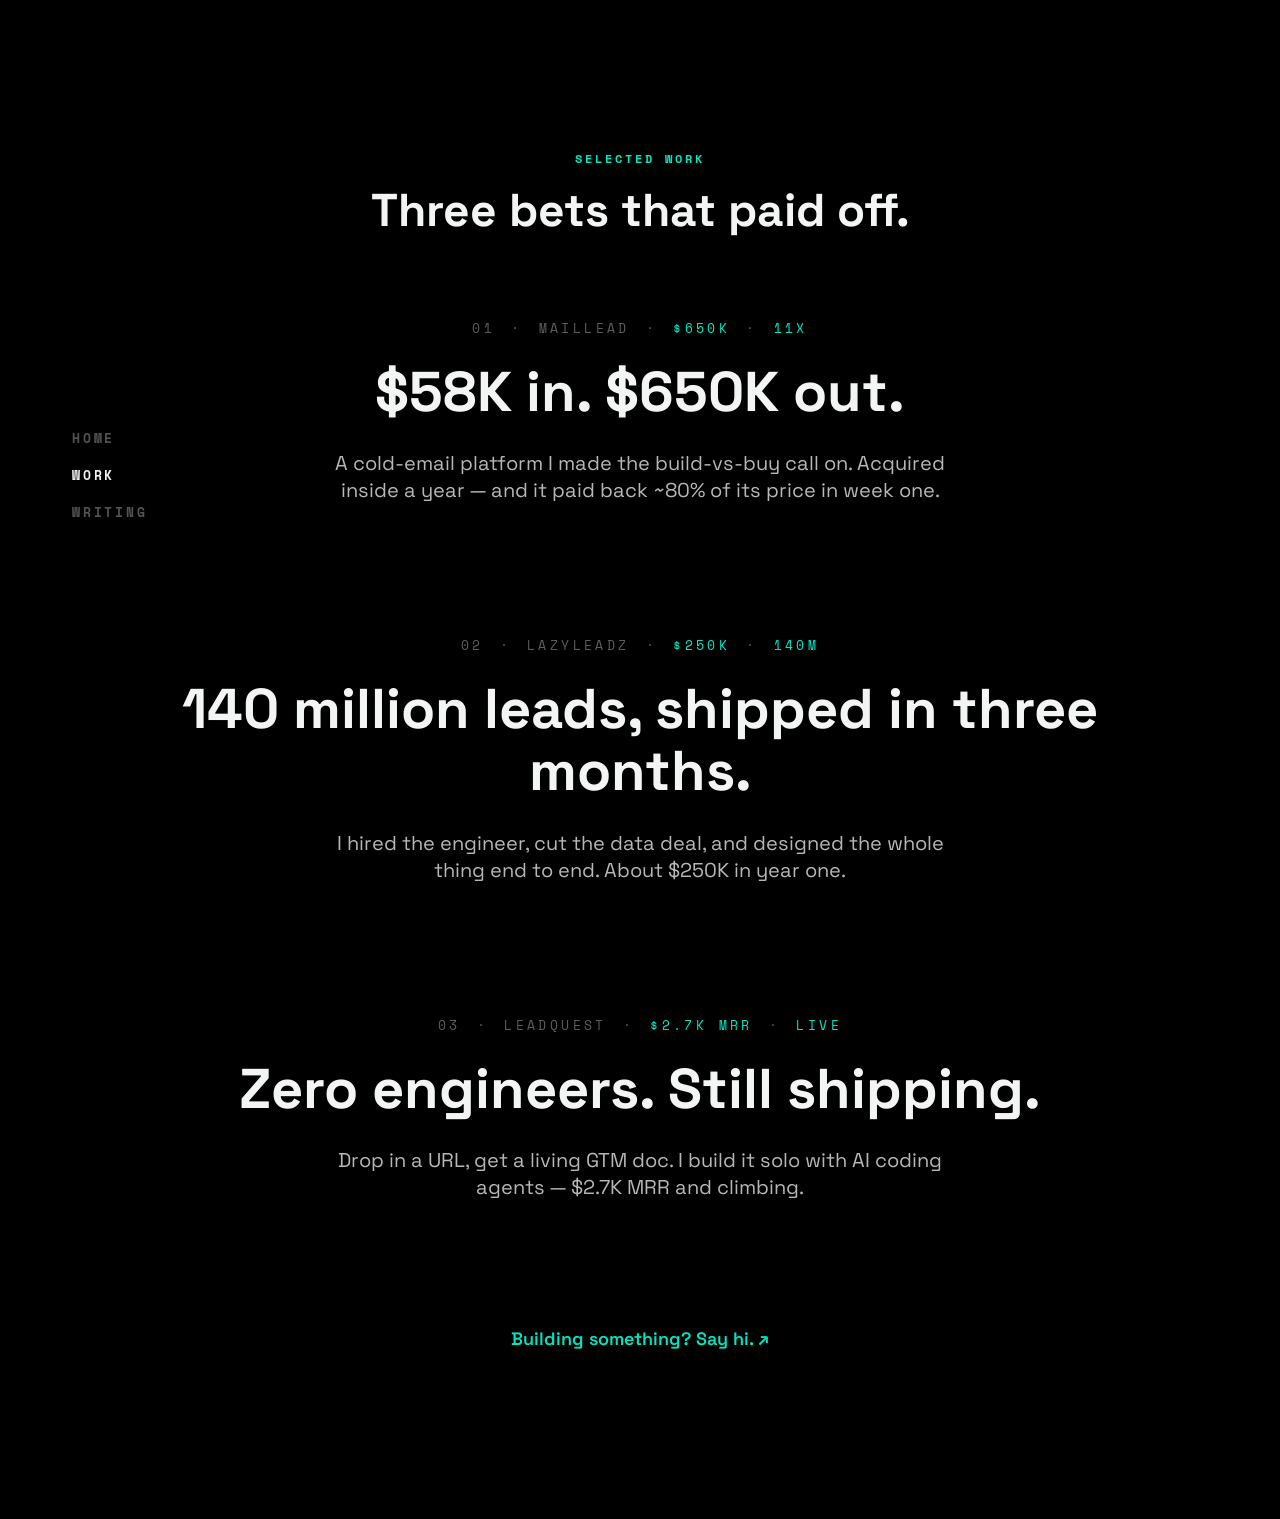
==== work.html @ 99b61cf9 "Initial GitHub Pages portfolio" ====
<!doctype html>
<html lang="en">
  <head>
    <meta charset="utf-8">
    <meta name="viewport" content="width=device-width, initial-scale=1">
    <title>Selected Work | Ken Johnson</title>
    <meta name="description" content="Selected work from Ken Johnson: MailLead, LazyLeadz, and LeadQuest.">
    <link rel="stylesheet" href="styles.css">
  </head>
  <body>
    <div class="site-shell work-shell">
      <nav class="side-nav" aria-label="Primary navigation">
        <a href="index.html">HOME</a>
        <a href="work.html" aria-current="page">WORK</a>
        <a href="writing.html">WRITING</a>
      </nav>

      <main class="work-main">
        <header class="work-header">
          <p class="mono-label">Selected Work</p>
          <h1>Three bets that paid off.</h1>
        </header>

        <section class="work-entry">
          <p class="work-meta"><span>01</span><span>·</span><span>MAILLEAD</span><span>·</span><strong>$650K</strong><span>·</span><strong>11x</strong></p>
          <a href="work/maillead.html" class="work-title">$58K in. $650K out.</a>
          <p>A cold-email platform I made the build-vs-buy call on. Acquired inside a year — and it paid back ~80% of its price in week one.</p>
        </section>

        <section class="work-entry work-entry-wide">
          <p class="work-meta"><span>02</span><span>·</span><span>LAZYLEADZ</span><span>·</span><strong>$250K</strong><span>·</span><strong>140M</strong></p>
          <a href="work/lazyleadz.html" class="work-title">140 million leads, shipped in three months.</a>
          <p>I hired the engineer, cut the data deal, and designed the whole thing end to end. About $250K in year one.</p>
        </section>

        <section class="work-entry">
          <p class="work-meta"><span>03</span><span>·</span><span>LEADQUEST</span><span>·</span><strong>$2.7K MRR</strong><span>·</span><strong>LIVE</strong></p>
          <a href="work/leadquest.html" class="work-title">Zero engineers. Still shipping.</a>
          <p>Drop in a URL, get a living GTM doc. I build it solo with AI coding agents — $2.7K MRR and climbing.</p>
        </section>

        <a class="cta-link work-cta" href="mailto:hello@example.com">Building something? Say hi. ↗</a>
      </main>
    </div>
  </body>
</html>
---- styles.css ----
@import url('https://fonts.googleapis.com/css2?family=Space+Grotesk:wght@400;500;600;700&family=Space+Mono:wght@400;700&display=swap');

:root {
  --accent: #00a98e;
  --accent-bright: #00e6c3;
  --accent-panel: #002f2a;
  --bg: #000000;
  --card: #0e1113;
  --card-2: #181d1f;
  --card-hairline: #272e30;
  --card-ink: #f2f5f4;
  --card-muted: #828c88;
  --ink: #f2f5f4;
  --ink-secondary: #b6b8b7;
  --ink-tertiary: #666b6a;
  --font-display: 'Space Grotesk', sans-serif;
  --font-mono: 'Space Mono', monospace;
  --page-pad-x: clamp(20px, 5vw, 72px);
  color-scheme: dark;
}

* {
  box-sizing: border-box;
}

html {
  min-height: 100%;
  background: var(--bg);
  scroll-behavior: smooth;
}

body {
  min-height: 100%;
  margin: 0;
  background: var(--bg);
  color: var(--ink);
  font-family: var(--font-display);
  letter-spacing: 0;
}

a {
  color: inherit;
  text-decoration: none;
}

a:focus-visible {
  outline: 2px solid var(--accent-bright);
  outline-offset: 6px;
}

.site-shell {
  position: relative;
  min-height: 100svh;
  overflow-x: hidden;
  background: #000;
}

.side-nav {
  position: fixed;
  left: 72px;
  top: 50%;
  z-index: 20;
  display: grid;
  gap: 20px;
  transform: translateY(-50%);
  font-family: var(--font-mono);
  font-size: 13px;
  font-weight: 700;
  letter-spacing: 2.8px;
  line-height: 1.3;
}

.side-nav a {
  color: rgba(242, 245, 244, 0.34);
  transition: color 180ms ease;
}

.side-nav a[aria-current='page'],
.side-nav a:hover {
  color: var(--ink);
}

.social-nav {
  position: fixed;
  top: 34px;
  right: 72px;
  z-index: 20;
  display: flex;
  gap: 24px;
  align-items: center;
}

.social-nav a {
  display: inline-grid;
  width: 20px;
  height: 20px;
  place-items: center;
  color: var(--ink);
  opacity: 0.92;
  transition: color 180ms ease, opacity 180ms ease;
}

.social-nav a:hover {
  color: var(--accent-bright);
  opacity: 1;
}

.social-nav svg {
  width: 19px;
  height: 19px;
  fill: none;
  stroke: currentColor;
  stroke-linecap: round;
  stroke-linejoin: round;
  stroke-width: 2;
}

.page-center {
  width: min(100%, 1000px);
  margin-inline: auto;
  padding-inline: var(--page-pad-x);
  text-align: center;
}

.mono-label {
  margin: 0;
  color: var(--accent-bright);
  font-family: var(--font-mono);
  font-size: 12px;
  font-weight: 700;
  letter-spacing: 3px;
  text-transform: uppercase;
}

.body-copy {
  margin: 0 auto;
  max-width: 560px;
  color: var(--ink-secondary);
  font-size: 22px;
  font-weight: 400;
  line-height: 1.45;
}

.cta-link {
  display: inline-flex;
  align-items: center;
  justify-content: center;
  color: var(--accent-bright);
  font-size: 18px;
  font-weight: 600;
  line-height: 1.2;
  transition: color 180ms ease;
}

.cta-link:hover {
  color: var(--ink);
}

@media (max-width: 900px) {
  .side-nav {
    position: absolute;
    top: 24px;
    left: 50%;
    grid-auto-flow: column;
    gap: 22px;
    transform: translateX(-50%);
    font-size: 11px;
    letter-spacing: 2.2px;
  }

  .social-nav {
    position: absolute;
    top: auto;
    right: auto;
    bottom: 24px;
    left: 50%;
    transform: translateX(-50%);
  }

  .body-copy {
    max-width: 520px;
    font-size: clamp(17px, 4.2vw, 20px);
  }
}

@media (max-width: 520px) {
  .side-nav {
    width: calc(100% - 32px);
    justify-content: space-between;
    gap: 0;
  }

  .page-center {
    padding-inline: 18px;
  }
}

.home-shell {
  min-height: 1024px;
}

.home-main {
  display: flex;
  min-height: 1024px;
  flex-direction: column;
  align-items: center;
  padding: 139px var(--page-pad-x) 118px;
  text-align: center;
}

.avatar-mark {
  display: grid;
  width: 70px;
  height: 70px;
  margin-bottom: 70px;
  place-items: center;
  border: 1px solid rgba(0, 230, 195, 0.16);
  border-radius: 50%;
  background:
    radial-gradient(circle at 50% 45%, rgba(242, 245, 244, 0.18), rgba(14, 17, 19, 0.8) 58%, rgba(0, 230, 195, 0.08) 100%);
  box-shadow:
    0 0 35px rgba(0, 230, 195, 0.16),
    0 0 78px rgba(0, 230, 195, 0.08);
  color: rgba(242, 245, 244, 0.58);
}

.avatar-mark svg {
  width: 30px;
  height: 30px;
  fill: none;
  stroke: currentColor;
  stroke-linecap: round;
  stroke-linejoin: round;
  stroke-width: 2;
}

.home-title {
  display: grid;
  gap: 4px;
  max-width: 920px;
  margin: 0 auto 42px;
  color: var(--ink);
  font-size: 62px;
  font-weight: 700;
  letter-spacing: 0;
  line-height: 1.16;
}

.home-title span {
  display: block;
}

.home-title mark {
  display: inline-block;
  margin-inline: 5px;
  padding: 0 10px 5px;
  border-radius: 6px;
  background: var(--accent-panel);
  color: var(--accent-bright);
}

.home-copy {
  display: grid;
  width: min(100%, 560px);
  gap: 27px;
  margin: 0 auto;
  color: var(--ink-secondary);
  font-size: 20px;
  font-weight: 400;
  line-height: 1.52;
}

.home-copy p {
  margin: 0;
}

.signature {
  width: 248px;
  height: auto;
  margin-top: 58px;
}

@media (max-width: 900px) {
  .home-shell,
  .home-main {
    min-height: 100svh;
  }

  .home-main {
    justify-content: center;
    padding-block: 110px 96px;
  }

  .avatar-mark {
    width: 62px;
    height: 62px;
    margin-bottom: 42px;
  }

  .home-title {
    max-width: 650px;
    margin-bottom: 32px;
    font-size: clamp(42px, 10vw, 62px);
    line-height: 1.12;
  }

  .home-title mark {
    margin-block: 4px;
  }

  .signature {
    width: 210px;
    margin-top: 42px;
  }
}

@media (max-width: 520px) {
  .home-title {
    font-size: clamp(35px, 12vw, 48px);
  }

  .home-title span {
    display: inline;
  }
}

.work-shell {
  min-height: 1519px;
}

.work-main {
  width: min(100%, 1080px);
  margin-inline: auto;
  padding: 150px var(--page-pad-x) 139px;
  text-align: center;
}

.work-shell .side-nav {
  position: absolute;
  top: 430px;
  transform: none;
}

.work-header {
  margin-bottom: 82px;
}

.work-header h1 {
  margin: 18px 0 0;
  color: var(--ink);
  font-size: 46px;
  font-weight: 700;
  letter-spacing: 0;
  line-height: 1.12;
}

.work-entry {
  max-width: 900px;
  margin: 0 auto;
}

.work-entry + .work-entry {
  margin-top: 132px;
}

.work-entry-wide {
  max-width: 1000px;
}

.work-meta {
  display: flex;
  justify-content: center;
  gap: 16px;
  margin: 0 0 24px;
  color: rgba(242, 245, 244, 0.38);
  font-family: var(--font-mono);
  font-size: 13px;
  font-weight: 400;
  letter-spacing: 3.4px;
  line-height: 1.4;
  text-transform: uppercase;
}

.work-meta strong {
  color: var(--accent-bright);
  font-weight: 400;
}

.work-title {
  display: block;
  color: var(--ink);
  font-size: 56px;
  font-weight: 700;
  letter-spacing: 0;
  line-height: 1.1;
  transition: color 180ms ease;
}

.work-title:hover {
  color: var(--accent-bright);
}

.work-entry p:not(.work-meta) {
  max-width: 660px;
  margin: 28px auto 0;
  color: var(--ink-secondary);
  font-size: 20px;
  line-height: 1.35;
}

.work-cta {
  margin-top: 127px;
}

@media (max-width: 900px) {
  .work-shell {
    min-height: auto;
  }

  .work-main {
    padding-block: 116px 96px;
  }

  .work-header {
    margin-bottom: 82px;
  }

  .work-header h1 {
    font-size: clamp(36px, 8vw, 46px);
  }

  .work-entry + .work-entry {
    margin-top: 105px;
  }

  .work-title {
    font-size: clamp(42px, 10vw, 62px);
  }

  .work-meta {
    flex-wrap: wrap;
    row-gap: 8px;
    font-size: 11px;
  }
}

.detail-shell {
  min-height: 100svh;
}

.detail-main {
  width: min(100%, 900px);
  margin-inline: auto;
  padding: 128px var(--page-pad-x) 120px;
  text-align: center;
}

.back-link {
  display: inline-flex;
  margin-bottom: 68px;
  color: rgba(242, 245, 244, 0.5);
  font-family: var(--font-mono);
  font-size: 12px;
  letter-spacing: 2.6px;
  text-transform: uppercase;
}

.back-link:hover {
  color: var(--accent-bright);
}

.detail-meta {
  margin-bottom: 24px;
}

.detail-main h1 {
  max-width: 920px;
  margin: 0 auto;
  color: var(--ink);
  font-size: clamp(56px, 7vw, 86px);
  font-weight: 700;
  letter-spacing: 0;
  line-height: 1.03;
}

.detail-summary {
  max-width: 660px;
  margin: 30px auto 0;
  color: var(--ink-secondary);
  font-size: 22px;
  line-height: 1.4;
}

.case-stack {
  display: grid;
  gap: 42px;
  max-width: 680px;
  margin: 92px auto 0;
  text-align: left;
}

.case-stack article {
  border-top: 1px solid rgba(242, 245, 244, 0.16);
  padding-top: 24px;
}

.case-stack h2 {
  margin: 0 0 12px;
  color: var(--accent-bright);
  font-family: var(--font-mono);
  font-size: 13px;
  font-weight: 700;
  letter-spacing: 3px;
  line-height: 1.3;
  text-transform: uppercase;
}

.case-stack p {
  margin: 0;
  color: var(--ink-secondary);
  font-size: 20px;
  line-height: 1.48;
}

.detail-link {
  margin-top: 74px;
}

@media (max-width: 900px) {
  .detail-main {
    padding-block: 112px 96px;
  }

  .back-link {
    margin-bottom: 52px;
  }

  .detail-main h1 {
    font-size: clamp(40px, 11vw, 62px);
  }

  .detail-summary,
  .case-stack p {
    font-size: 18px;
  }

  .case-stack {
    margin-top: 70px;
  }
}

.writing-shell {
  min-height: 100svh;
}

.writing-main {
  width: min(100%, 980px);
  margin-inline: auto;
  padding: 154px var(--page-pad-x) 118px;
  text-align: center;
}

.writing-main h1 {
  max-width: 900px;
  margin: 22px auto 0;
  color: var(--ink);
  font-size: clamp(48px, 6vw, 78px);
  font-weight: 700;
  letter-spacing: 0;
  line-height: 1.05;
}

.writing-list {
  display: grid;
  max-width: 720px;
  margin: 102px auto 0;
  border-top: 1px solid rgba(242, 245, 244, 0.16);
}

.writing-row {
  display: flex;
  align-items: center;
  justify-content: space-between;
  gap: 24px;
  border-bottom: 1px solid rgba(242, 245, 244, 0.16);
  padding: 26px 0;
  text-align: left;
}

.writing-row span {
  color: var(--ink);
  font-size: 22px;
  font-weight: 700;
}

.writing-row strong {
  color: var(--accent-bright);
  font-family: var(--font-mono);
  font-size: 12px;
  font-weight: 700;
  letter-spacing: 2.4px;
  text-transform: uppercase;
}

.writing-row:hover strong {
  color: var(--ink);
}

@media (max-width: 700px) {
  .writing-main {
    padding-block: 116px 96px;
  }

  .writing-list {
    margin-top: 76px;
  }

  .writing-row {
    align-items: flex-start;
    flex-direction: column;
  }
}
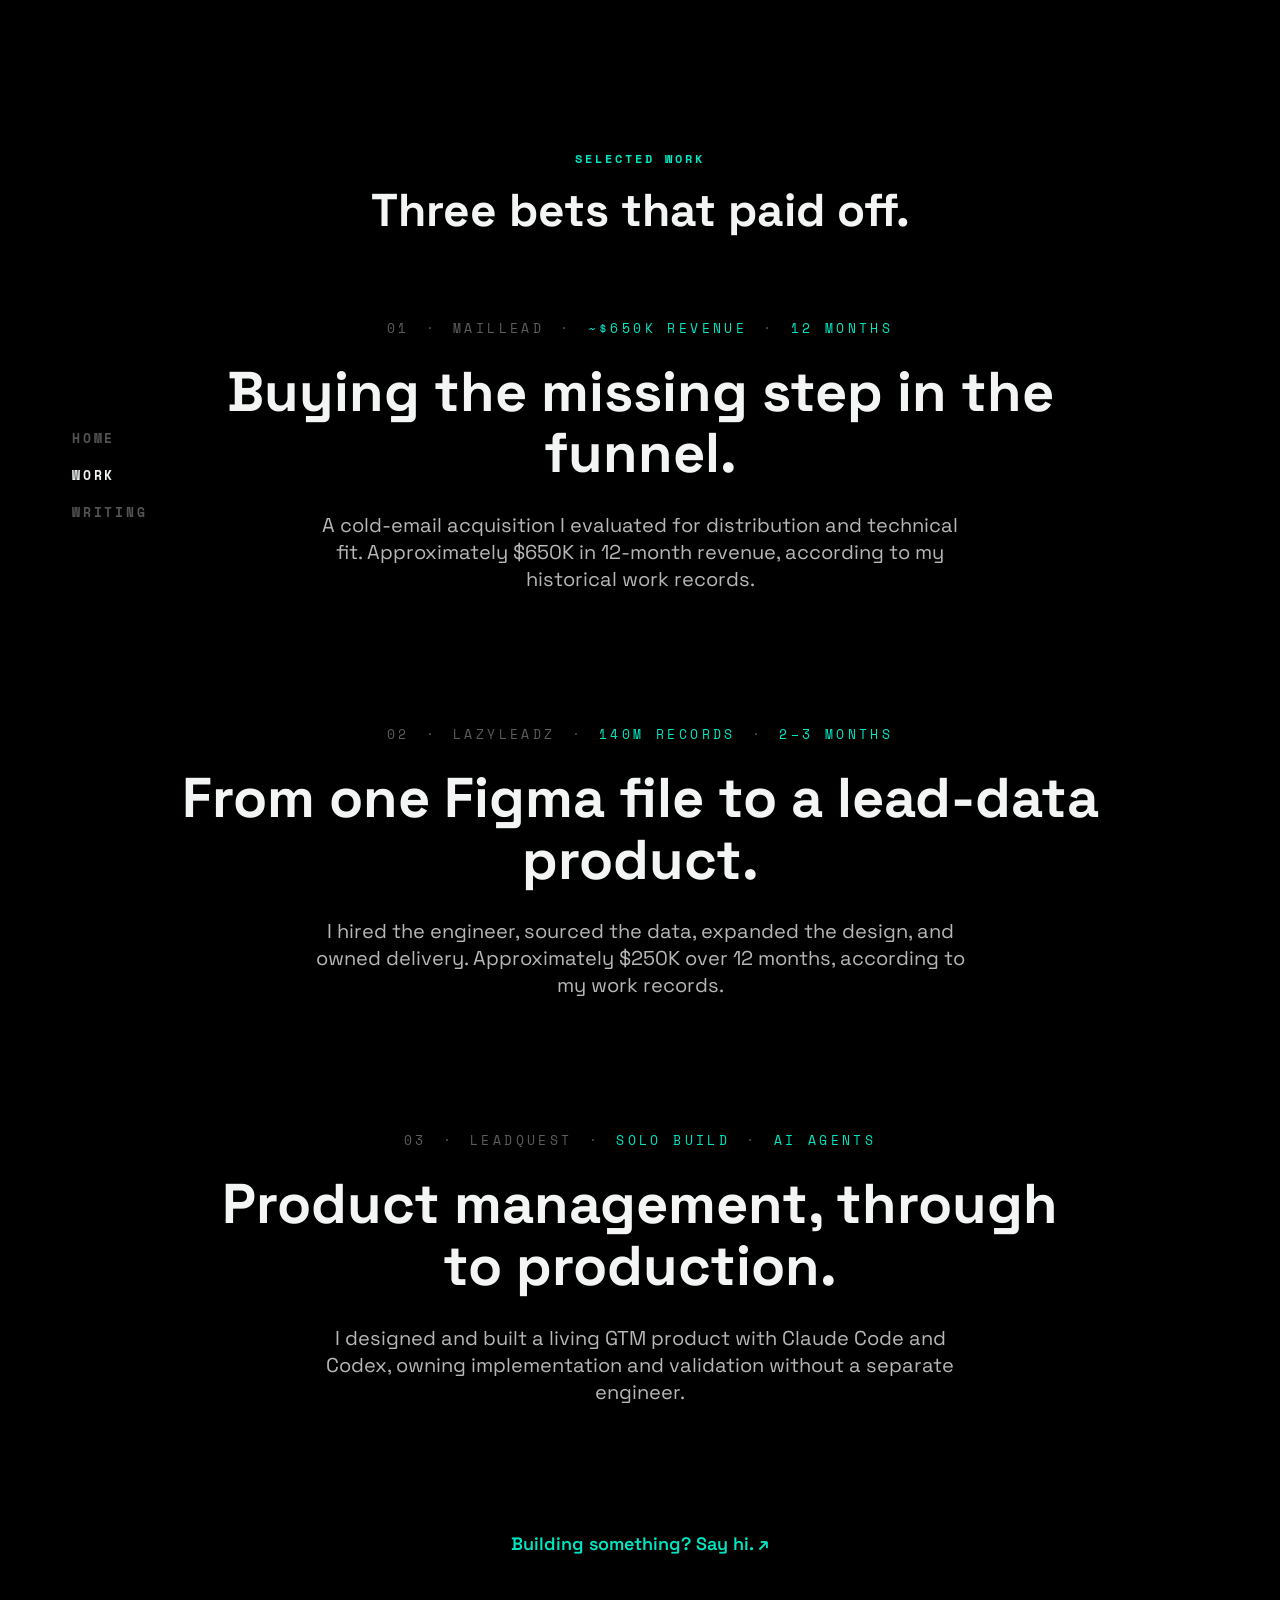
==== commit 25a7aaff: "Improve portfolio discovery, identity, and evidence-backed content" ====
--- a/work.html
+++ b/work.html
@@ -4,13 +4,22 @@
     <meta charset="utf-8">
     <meta name="viewport" content="width=device-width, initial-scale=1">
     <title>Selected Work | Ken Johnson</title>
-    <meta name="description" content="Selected work from Ken Johnson: MailLead, LazyLeadz, and LeadQuest.">
+    <meta name="description" content="Explore Ken Johnson's selected product work: MailLead, LazyLeadz, and LeadQuest.">
+    <link rel="canonical" href="https://kennethjohnsontech.github.io/work.html">
+    <meta property="og:title" content="Selected Work | Ken Johnson">
+    <meta property="og:description" content="Explore Ken Johnson's selected product work: MailLead, LazyLeadz, and LeadQuest.">
+    <meta property="og:url" content="https://kennethjohnsontech.github.io/work.html">
+    <meta property="og:type" content="website">
+    <meta property="og:image" content="https://kennethjohnsontech.github.io/images/social/portfolio.png">
+    <meta property="og:image:width" content="1200">
+    <meta property="og:image:height" content="630">
+    <meta property="og:image:alt" content="Ken Johnson's portfolio: product management, product strategy, and building software with AI.">
     <link rel="stylesheet" href="styles.css">
   </head>
   <body>
     <div class="site-shell work-shell">
       <nav class="side-nav" aria-label="Primary navigation">
-        <a href="index.html">HOME</a>
+        <a href="/">HOME</a>
         <a href="work.html" aria-current="page">WORK</a>
         <a href="writing.html">WRITING</a>
       </nav>
@@ -22,24 +31,24 @@
         </header>
 
         <section class="work-entry">
-          <p class="work-meta"><span>01</span><span>·</span><span>MAILLEAD</span><span>·</span><strong>$650K</strong><span>·</span><strong>11x</strong></p>
-          <a href="work/maillead.html" class="work-title">$58K in. $650K out.</a>
-          <p>A cold-email platform I made the build-vs-buy call on. Acquired inside a year — and it paid back ~80% of its price in week one.</p>
+          <p class="work-meta"><span>01</span><span>·</span><span>MAILLEAD</span><span>·</span><strong>~$650K REVENUE</strong><span>·</span><strong>12 MONTHS</strong></p>
+          <a href="work/maillead.html" class="work-title">Buying the missing step in the funnel.</a>
+          <p>A cold-email acquisition I evaluated for distribution and technical fit. Approximately $650K in 12-month revenue, according to my historical work records.</p>
         </section>
 
         <section class="work-entry work-entry-wide">
-          <p class="work-meta"><span>02</span><span>·</span><span>LAZYLEADZ</span><span>·</span><strong>$250K</strong><span>·</span><strong>140M</strong></p>
-          <a href="work/lazyleadz.html" class="work-title">140 million leads, shipped in three months.</a>
-          <p>I hired the engineer, cut the data deal, and designed the whole thing end to end. About $250K in year one.</p>
+          <p class="work-meta"><span>02</span><span>·</span><span>LAZYLEADZ</span><span>·</span><strong>140M RECORDS</strong><span>·</span><strong>2–3 MONTHS</strong></p>
+          <a href="work/lazyleadz.html" class="work-title">From one Figma file to a lead-data product.</a>
+          <p>I hired the engineer, sourced the data, expanded the design, and owned delivery. Approximately $250K over 12 months, according to my work records.</p>
         </section>
 
         <section class="work-entry">
-          <p class="work-meta"><span>03</span><span>·</span><span>LEADQUEST</span><span>·</span><strong>$2.7K MRR</strong><span>·</span><strong>LIVE</strong></p>
-          <a href="work/leadquest.html" class="work-title">Zero engineers. Still shipping.</a>
-          <p>Drop in a URL, get a living GTM doc. I build it solo with AI coding agents — $2.7K MRR and climbing.</p>
+          <p class="work-meta"><span>03</span><span>·</span><span>LEADQUEST</span><span>·</span><strong>SOLO BUILD</strong><span>·</span><strong>AI AGENTS</strong></p>
+          <a href="work/leadquest.html" class="work-title">Product management, through to production.</a>
+          <p>I designed and built a living GTM product with Claude Code and Codex, owning implementation and validation without a separate engineer.</p>
         </section>
 
-        <a class="cta-link work-cta" href="mailto:hello@example.com">Building something? Say hi. ↗</a>
+        <a class="cta-link work-cta" href="mailto:Kjohnson75035@gmail.com">Building something? Say hi. ↗</a>
       </main>
     </div>
   </body>
--- a/styles.css
+++ b/styles.css
@@ -280,6 +280,16 @@
   margin-top: 58px;
 }
 
+.home-contact {
+  margin-top: 32px;
+}
+
+.detail-contact {
+  display: flex;
+  width: fit-content;
+  margin: 24px auto 0;
+}
+
 @media (max-width: 900px) {
   .home-shell,
   .home-main {
@@ -417,6 +427,12 @@
     min-height: auto;
   }
 
+  .work-shell .side-nav {
+    top: 24px;
+    left: 50%;
+    transform: translateX(-50%);
+  }
+
   .work-main {
     padding-block: 116px 96px;
   }
@@ -522,6 +538,41 @@
   line-height: 1.48;
 }
 
+.case-stack p + p {
+  margin-top: 20px;
+}
+
+.case-stack a {
+  color: var(--accent-bright);
+  text-decoration: underline;
+  text-underline-offset: 4px;
+}
+
+.case-byline {
+  margin: 24px 0 0;
+  color: var(--ink-secondary);
+  font-size: 14px;
+}
+
+.case-figure {
+  max-width: 800px;
+  margin: 48px auto 0;
+}
+
+.case-figure img {
+  display: block;
+  width: 100%;
+  height: auto;
+}
+
+.case-figure figcaption {
+  margin-top: 14px;
+  color: var(--ink-secondary);
+  font-size: 14px;
+  line-height: 1.5;
+  text-align: left;
+}
+
 .detail-link {
   margin-top: 74px;
 }
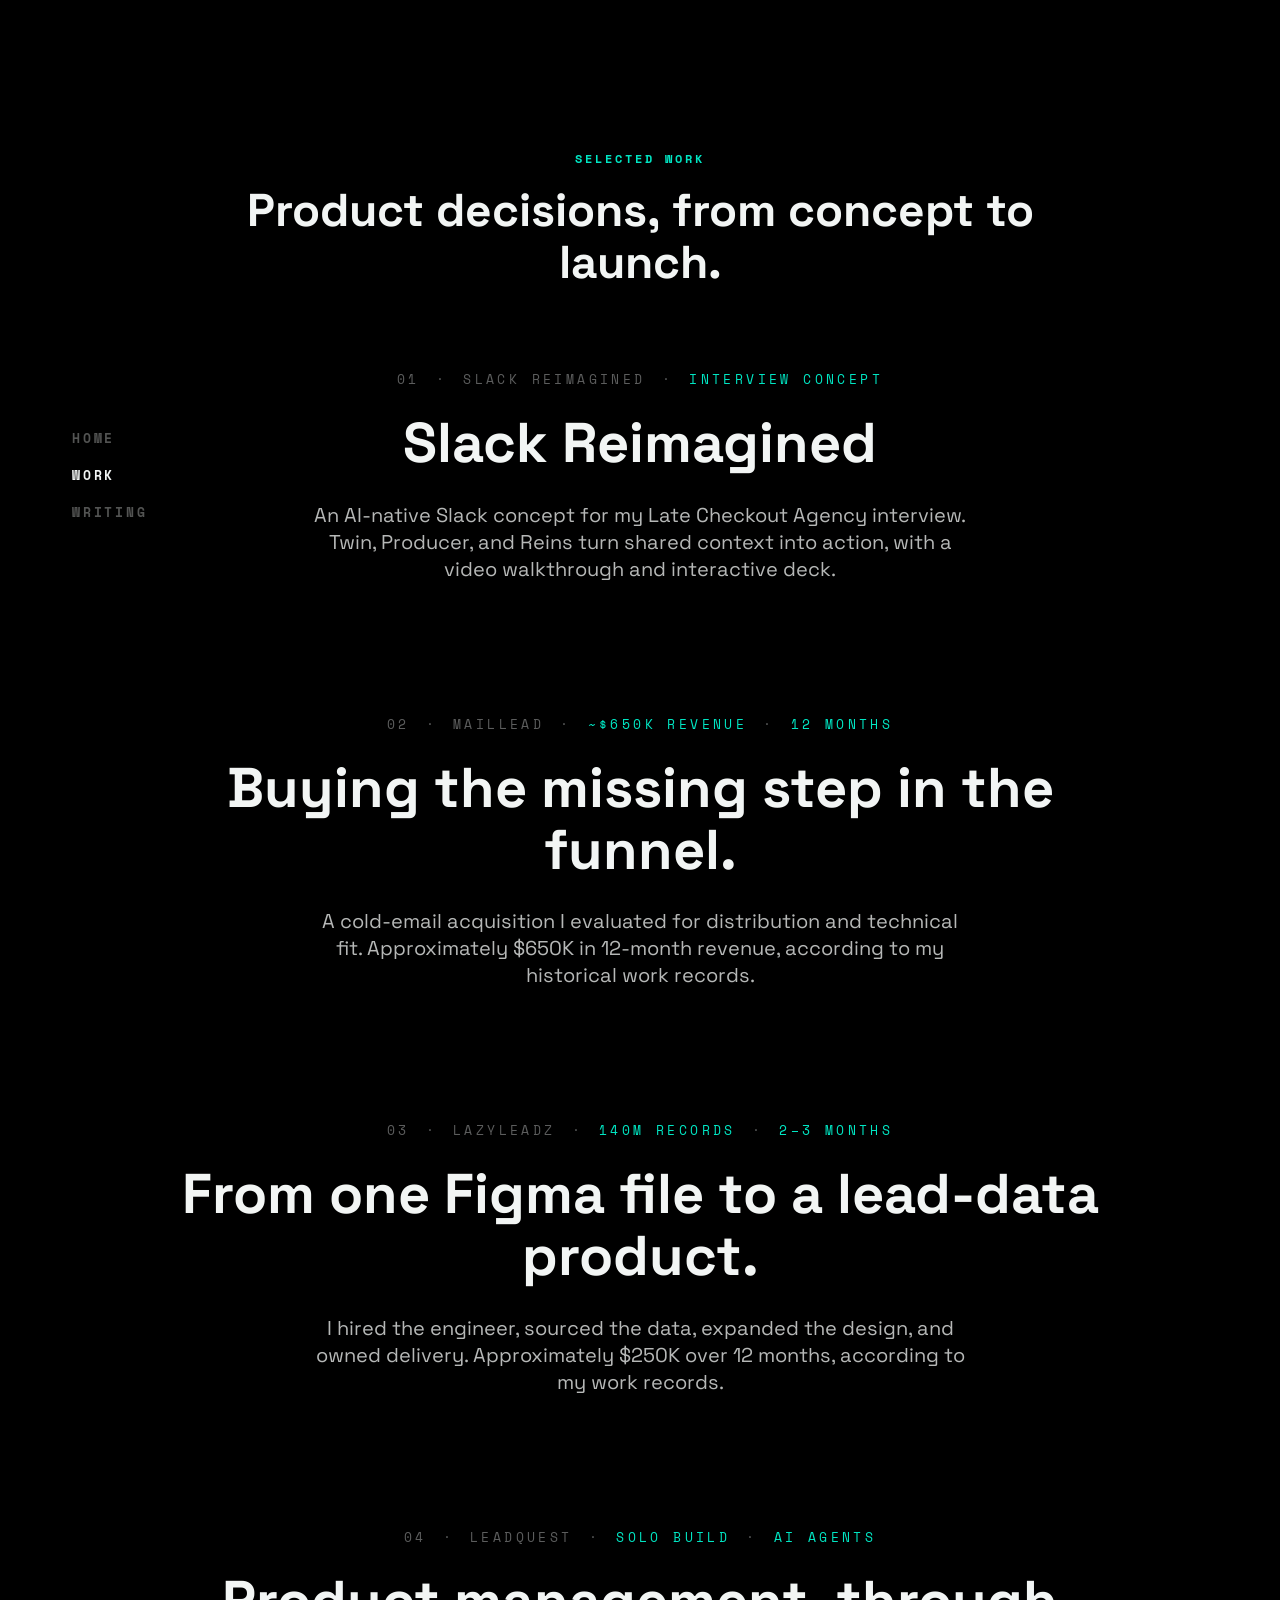
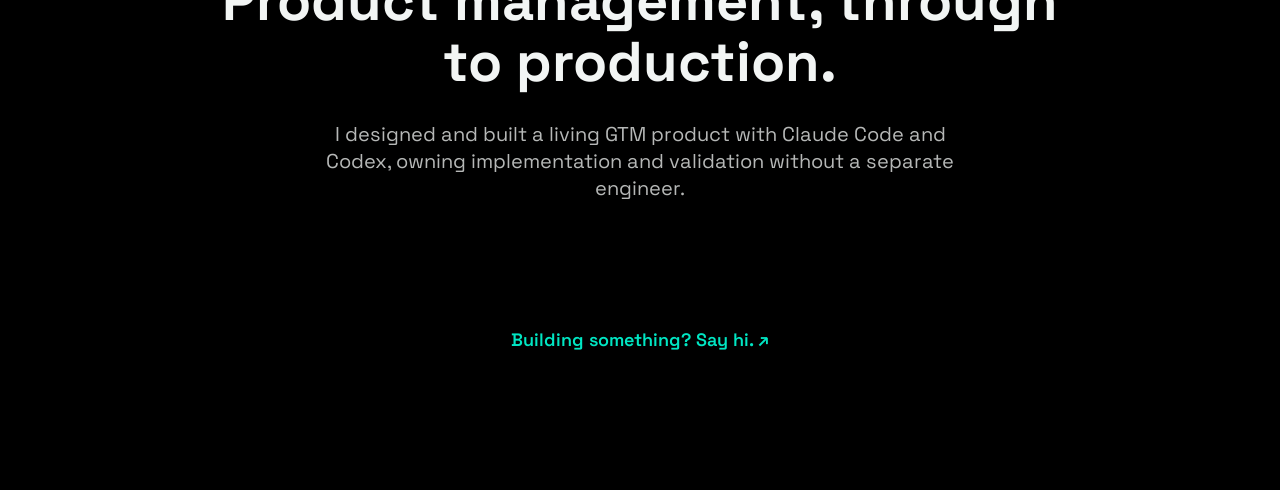
==== commit 7376c721: "Add Slack Reimagined case study with video and interactive deck" ====
--- a/work.html
+++ b/work.html
@@ -4,10 +4,10 @@
     <meta charset="utf-8">
     <meta name="viewport" content="width=device-width, initial-scale=1">
     <title>Selected Work | Ken Johnson</title>
-    <meta name="description" content="Explore Ken Johnson's selected product work: MailLead, LazyLeadz, and LeadQuest.">
+    <meta name="description" content="Explore Ken Johnson's product work: Slack Reimagined, an AI-native strategy concept, plus MailLead, LazyLeadz, and LeadQuest.">
     <link rel="canonical" href="https://kennethjohnsontech.github.io/work.html">
     <meta property="og:title" content="Selected Work | Ken Johnson">
-    <meta property="og:description" content="Explore Ken Johnson's selected product work: MailLead, LazyLeadz, and LeadQuest.">
+    <meta property="og:description" content="Explore Ken Johnson's product work: Slack Reimagined, an AI-native strategy concept, plus MailLead, LazyLeadz, and LeadQuest.">
     <meta property="og:url" content="https://kennethjohnsontech.github.io/work.html">
     <meta property="og:type" content="website">
     <meta property="og:image" content="https://kennethjohnsontech.github.io/images/social/portfolio.png">
@@ -27,23 +27,29 @@
       <main class="work-main">
         <header class="work-header">
           <p class="mono-label">Selected Work</p>
-          <h1>Three bets that paid off.</h1>
+          <h1>Product decisions, from concept to launch.</h1>
         </header>
 
         <section class="work-entry">
-          <p class="work-meta"><span>01</span><span>·</span><span>MAILLEAD</span><span>·</span><strong>~$650K REVENUE</strong><span>·</span><strong>12 MONTHS</strong></p>
+          <p class="work-meta"><span>01</span><span>·</span><span>SLACK REIMAGINED</span><span>·</span><strong>INTERVIEW CONCEPT</strong></p>
+          <a href="work/slack-reimagined.html" class="work-title">Slack Reimagined</a>
+          <p>An AI-native Slack concept for my Late Checkout Agency interview. Twin, Producer, and Reins turn shared context into action, with a video walkthrough and interactive deck.</p>
+        </section>
+
+        <section class="work-entry">
+          <p class="work-meta"><span>02</span><span>·</span><span>MAILLEAD</span><span>·</span><strong>~$650K REVENUE</strong><span>·</span><strong>12 MONTHS</strong></p>
           <a href="work/maillead.html" class="work-title">Buying the missing step in the funnel.</a>
           <p>A cold-email acquisition I evaluated for distribution and technical fit. Approximately $650K in 12-month revenue, according to my historical work records.</p>
         </section>
 
         <section class="work-entry work-entry-wide">
-          <p class="work-meta"><span>02</span><span>·</span><span>LAZYLEADZ</span><span>·</span><strong>140M RECORDS</strong><span>·</span><strong>2–3 MONTHS</strong></p>
+          <p class="work-meta"><span>03</span><span>·</span><span>LAZYLEADZ</span><span>·</span><strong>140M RECORDS</strong><span>·</span><strong>2–3 MONTHS</strong></p>
           <a href="work/lazyleadz.html" class="work-title">From one Figma file to a lead-data product.</a>
           <p>I hired the engineer, sourced the data, expanded the design, and owned delivery. Approximately $250K over 12 months, according to my work records.</p>
         </section>
 
         <section class="work-entry">
-          <p class="work-meta"><span>03</span><span>·</span><span>LEADQUEST</span><span>·</span><strong>SOLO BUILD</strong><span>·</span><strong>AI AGENTS</strong></p>
+          <p class="work-meta"><span>04</span><span>·</span><span>LEADQUEST</span><span>·</span><strong>SOLO BUILD</strong><span>·</span><strong>AI AGENTS</strong></p>
           <a href="work/leadquest.html" class="work-title">Product management, through to production.</a>
           <p>I designed and built a living GTM product with Claude Code and Codex, owning implementation and validation without a separate engineer.</p>
         </section>
--- a/styles.css
+++ b/styles.css
@@ -577,7 +577,70 @@
   margin-top: 74px;
 }
 
+.slack-detail {
+  width: min(100%, 1120px);
+}
+
+.slack-detail h1 {
+  font-size: 72px;
+}
+
+.case-media {
+  margin: 64px auto 0;
+  max-width: 960px;
+  text-align: left;
+}
+
+.case-media-heading {
+  display: flex;
+  flex-wrap: wrap;
+  align-items: baseline;
+  justify-content: space-between;
+  gap: 12px;
+  margin-bottom: 16px;
+}
+
+.case-media-heading h2 {
+  margin: 0;
+  font-size: 20px;
+  letter-spacing: 0;
+}
+
+.case-media-heading span {
+  color: var(--ink-secondary);
+  font-size: 14px;
+}
+
+.case-video,
+.case-deck {
+  display: block;
+  width: 100%;
+  aspect-ratio: 16 / 9;
+  border: 1px solid rgba(242, 245, 244, 0.16);
+  background: #000;
+}
+
+.case-media-link {
+  display: inline-block;
+  margin-top: 16px;
+  color: var(--accent-bright);
+  font-size: 16px;
+  text-decoration: underline;
+  text-underline-offset: 4px;
+}
+
+@media (max-width: 600px) {
+  .case-deck {
+    min-height: 380px;
+  }
+}
+
 @media (max-width: 900px) {
+  .slack-detail h1 {
+    font-size: 42px;
+    overflow-wrap: anywhere;
+  }
+
   .detail-main {
     padding-block: 112px 96px;
   }
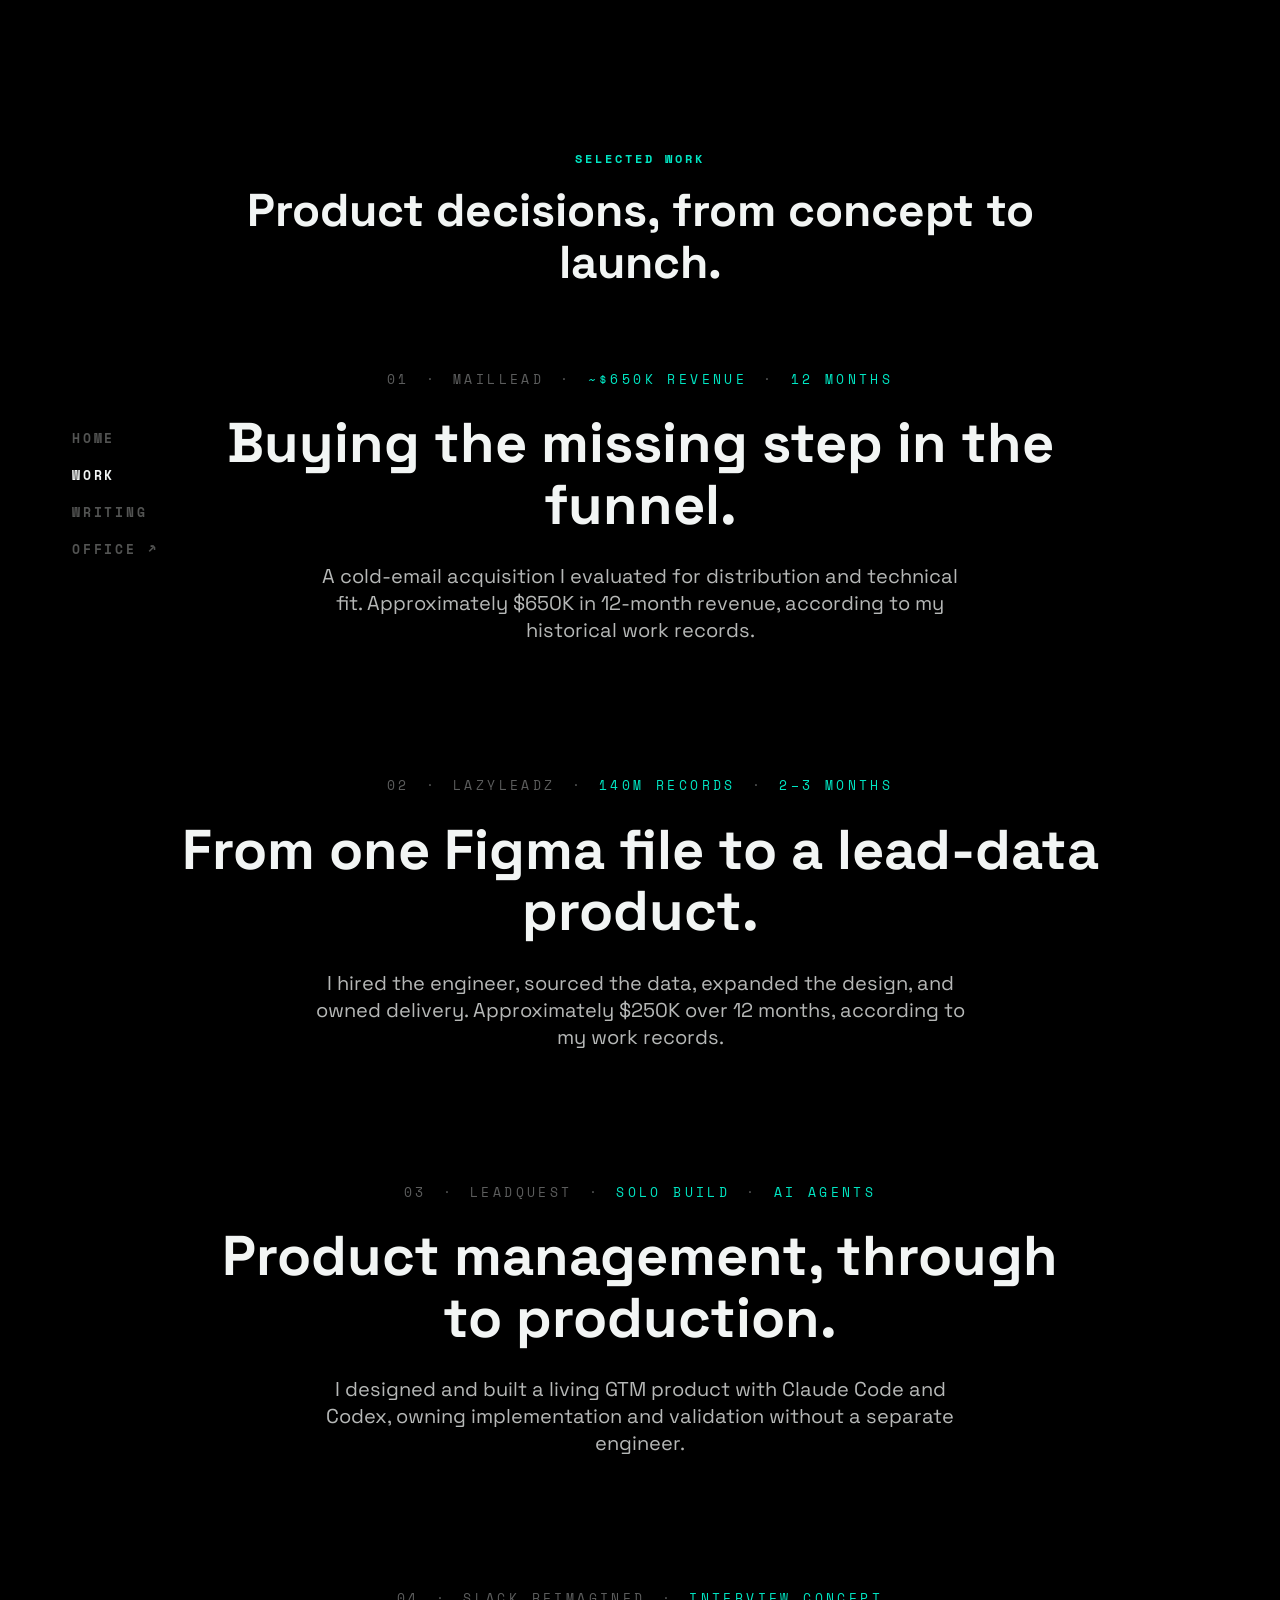
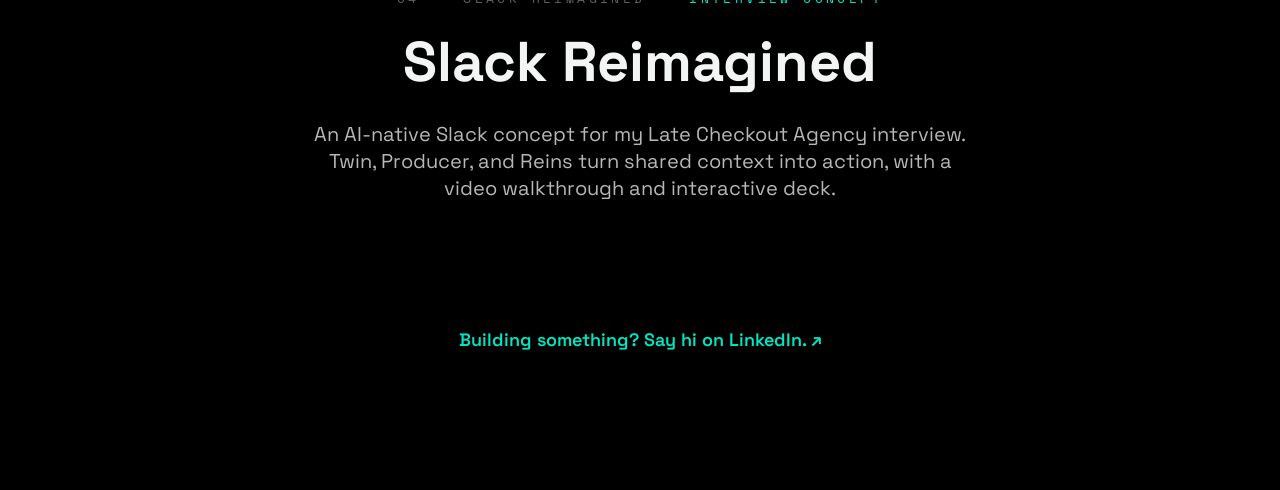
==== commit a966b3d6: "Link the Lovable site, fill out structured data, and drop email links - Add an OFFICE link to the Lo" ====
--- a/work.html
+++ b/work.html
@@ -4,16 +4,22 @@
     <meta charset="utf-8">
     <meta name="viewport" content="width=device-width, initial-scale=1">
     <title>Selected Work | Ken Johnson</title>
-    <meta name="description" content="Explore Ken Johnson's product work: Slack Reimagined, an AI-native strategy concept, plus MailLead, LazyLeadz, and LeadQuest.">
+    <meta name="description" content="Explore Ken Johnson's product work on MailLead, LazyLeadz, and LeadQuest, plus Slack Reimagined, an AI-native strategy concept.">
     <link rel="canonical" href="https://kennethjohnsontech.github.io/work.html">
     <meta property="og:title" content="Selected Work | Ken Johnson">
-    <meta property="og:description" content="Explore Ken Johnson's product work: Slack Reimagined, an AI-native strategy concept, plus MailLead, LazyLeadz, and LeadQuest.">
+    <meta property="og:description" content="Explore Ken Johnson's product work on MailLead, LazyLeadz, and LeadQuest, plus Slack Reimagined, an AI-native strategy concept.">
     <meta property="og:url" content="https://kennethjohnsontech.github.io/work.html">
     <meta property="og:type" content="website">
     <meta property="og:image" content="https://kennethjohnsontech.github.io/images/social/portfolio.png">
     <meta property="og:image:width" content="1200">
     <meta property="og:image:height" content="630">
     <meta property="og:image:alt" content="Ken Johnson's portfolio: product management, product strategy, and building software with AI.">
+    <meta name="twitter:card" content="summary_large_image">
+    <meta name="twitter:site" content="@Kenbuildsthings">
+    <meta name="twitter:creator" content="@Kenbuildsthings">
+    <link rel="icon" href="/favicon.ico" sizes="32x32">
+    <link rel="icon" href="/icon-192.png" type="image/png" sizes="192x192">
+    <link rel="apple-touch-icon" href="/apple-touch-icon.png">
     <link rel="stylesheet" href="styles.css">
   </head>
   <body>
@@ -22,6 +28,7 @@
         <a href="/">HOME</a>
         <a href="work.html" aria-current="page">WORK</a>
         <a href="writing.html">WRITING</a>
+        <a href="https://kenjohnsonproductmanager.lovable.app/" title="Look around my office: an interactive portfolio">OFFICE ↗</a>
       </nav>
 
       <main class="work-main">
@@ -31,30 +38,30 @@
         </header>
 
         <section class="work-entry">
-          <p class="work-meta"><span>01</span><span>·</span><span>SLACK REIMAGINED</span><span>·</span><strong>INTERVIEW CONCEPT</strong></p>
-          <a href="work/slack-reimagined.html" class="work-title">Slack Reimagined</a>
-          <p>An AI-native Slack concept for my Late Checkout Agency interview. Twin, Producer, and Reins turn shared context into action, with a video walkthrough and interactive deck.</p>
-        </section>
-
-        <section class="work-entry">
-          <p class="work-meta"><span>02</span><span>·</span><span>MAILLEAD</span><span>·</span><strong>~$650K REVENUE</strong><span>·</span><strong>12 MONTHS</strong></p>
+          <p class="work-meta"><span>01</span><span>·</span><span>MAILLEAD</span><span>·</span><strong>~$650K REVENUE</strong><span>·</span><strong>12 MONTHS</strong></p>
           <a href="work/maillead.html" class="work-title">Buying the missing step in the funnel.</a>
           <p>A cold-email acquisition I evaluated for distribution and technical fit. Approximately $650K in 12-month revenue, according to my historical work records.</p>
         </section>
 
         <section class="work-entry work-entry-wide">
-          <p class="work-meta"><span>03</span><span>·</span><span>LAZYLEADZ</span><span>·</span><strong>140M RECORDS</strong><span>·</span><strong>2–3 MONTHS</strong></p>
+          <p class="work-meta"><span>02</span><span>·</span><span>LAZYLEADZ</span><span>·</span><strong>140M RECORDS</strong><span>·</span><strong>2–3 MONTHS</strong></p>
           <a href="work/lazyleadz.html" class="work-title">From one Figma file to a lead-data product.</a>
           <p>I hired the engineer, sourced the data, expanded the design, and owned delivery. Approximately $250K over 12 months, according to my work records.</p>
         </section>
 
         <section class="work-entry">
-          <p class="work-meta"><span>04</span><span>·</span><span>LEADQUEST</span><span>·</span><strong>SOLO BUILD</strong><span>·</span><strong>AI AGENTS</strong></p>
+          <p class="work-meta"><span>03</span><span>·</span><span>LEADQUEST</span><span>·</span><strong>SOLO BUILD</strong><span>·</span><strong>AI AGENTS</strong></p>
           <a href="work/leadquest.html" class="work-title">Product management, through to production.</a>
           <p>I designed and built a living GTM product with Claude Code and Codex, owning implementation and validation without a separate engineer.</p>
         </section>
 
-        <a class="cta-link work-cta" href="mailto:Kjohnson75035@gmail.com">Building something? Say hi. ↗</a>
+        <section class="work-entry">
+          <p class="work-meta"><span>04</span><span>·</span><span>SLACK REIMAGINED</span><span>·</span><strong>INTERVIEW CONCEPT</strong></p>
+          <a href="work/slack-reimagined.html" class="work-title">Slack Reimagined</a>
+          <p>An AI-native Slack concept for my Late Checkout Agency interview. Twin, Producer, and Reins turn shared context into action, with a video walkthrough and interactive deck.</p>
+        </section>
+
+        <a class="cta-link work-cta" href="https://www.linkedin.com/in/kennethdjohnson/">Building something? Say hi on LinkedIn. ↗</a>
       </main>
     </div>
   </body>
--- a/styles.css
+++ b/styles.css
@@ -577,6 +577,68 @@
   margin-top: 74px;
 }
 
+.case-stack ul {
+  margin: 20px 0 0;
+  padding-left: 22px;
+  color: var(--ink-secondary);
+  font-size: 20px;
+  line-height: 1.48;
+}
+
+.case-stack li + li {
+  margin-top: 12px;
+}
+
+.case-stack strong {
+  color: var(--ink);
+}
+
+.case-stack > article {
+  min-width: 0;
+}
+
+.case-table-wrap {
+  margin: 24px 0;
+  overflow-x: auto;
+}
+
+.case-table {
+  width: 100%;
+  min-width: 520px;
+  border-collapse: collapse;
+  color: var(--ink-secondary);
+  font-size: 16px;
+  line-height: 1.45;
+  text-align: left;
+}
+
+.case-table th {
+  padding: 0 14px 10px 0;
+  border-bottom: 1px solid rgba(242, 245, 244, 0.16);
+  color: var(--ink-tertiary);
+  font-family: var(--font-mono);
+  font-size: 11px;
+  font-weight: 700;
+  letter-spacing: 2px;
+  text-transform: uppercase;
+  vertical-align: bottom;
+}
+
+.case-table td {
+  padding: 14px 14px 14px 0;
+  border-bottom: 1px solid rgba(242, 245, 244, 0.08);
+  vertical-align: top;
+}
+
+.case-table .is-choice td {
+  color: var(--ink);
+  font-weight: 600;
+}
+
+.case-table .is-choice td:first-child {
+  color: var(--accent-bright);
+}
+
 .slack-detail {
   width: min(100%, 1120px);
 }
@@ -627,6 +689,10 @@
   font-size: 16px;
   text-decoration: underline;
   text-underline-offset: 4px;
+}
+
+.case-media-link + .case-media-link {
+  margin-left: 24px;
 }
 
 @media (max-width: 600px) {
